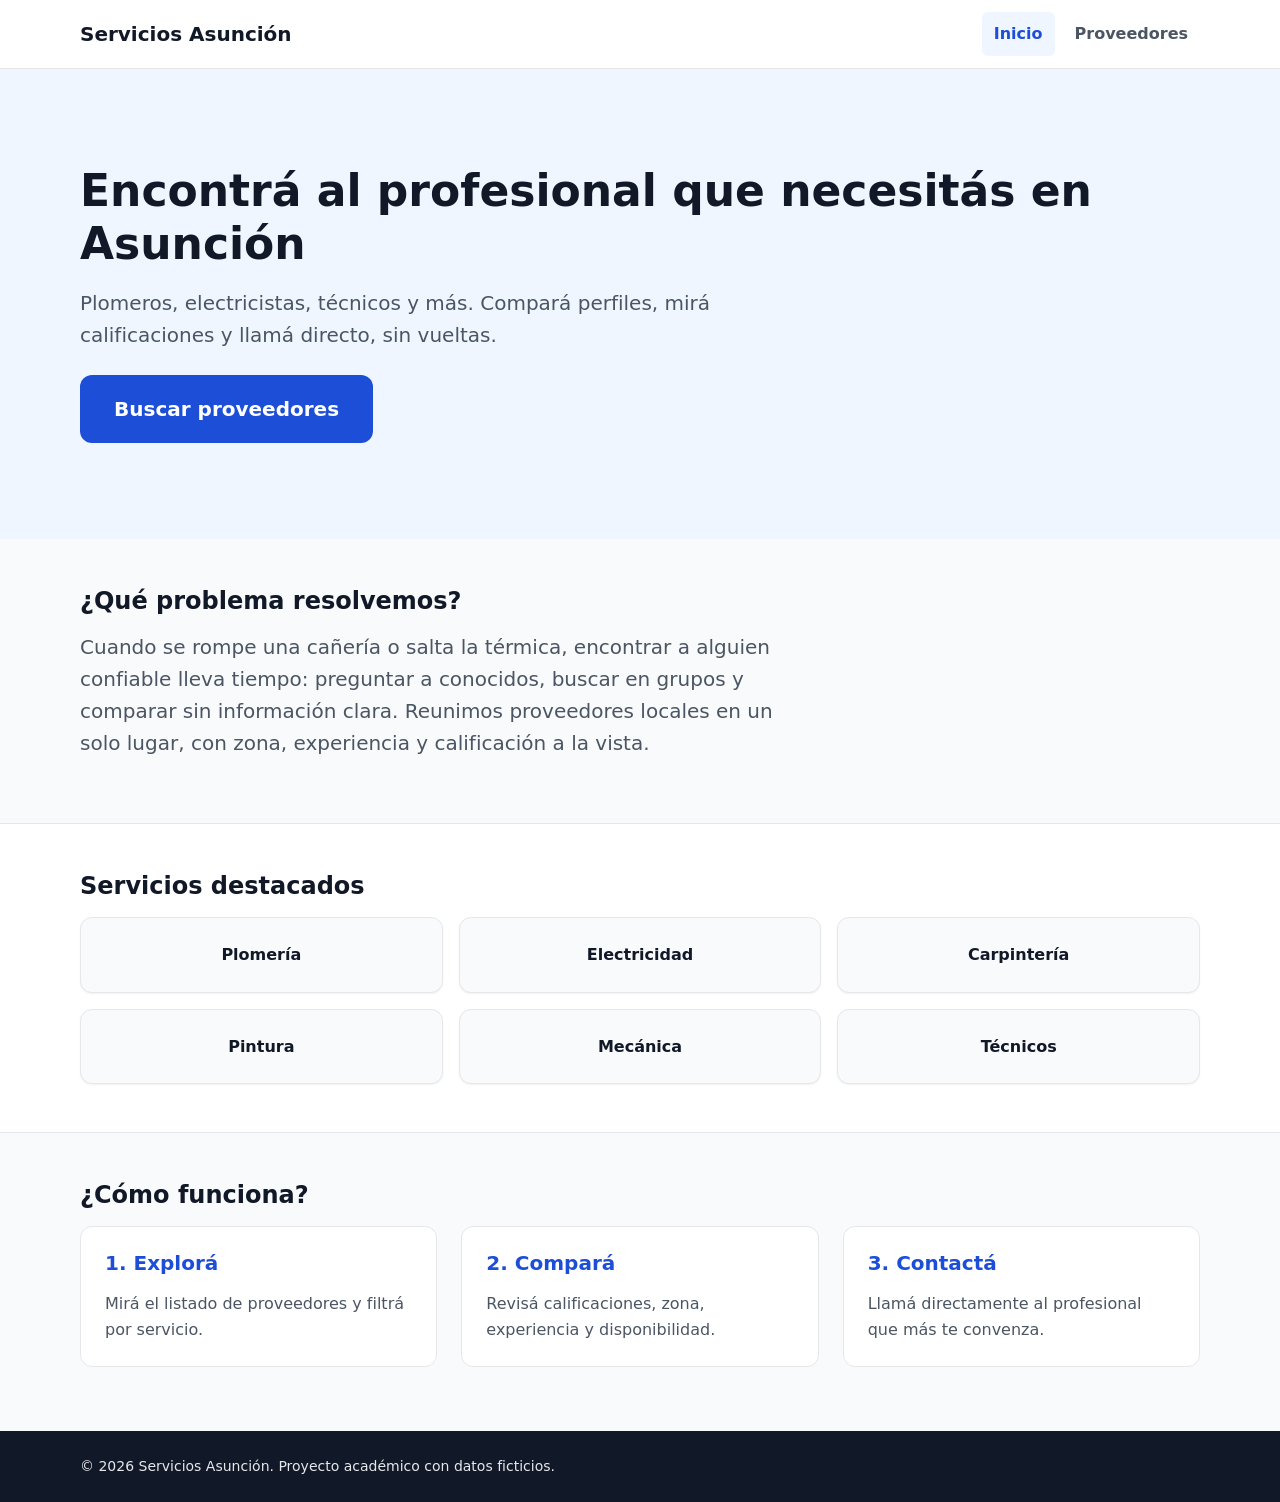
==== index.html @ a96f5ac7 "feat: crear pagina de inicio con navegacion y secciones" ====
<!DOCTYPE html>
<html lang="es">
<head>
    <meta charset="UTF-8">
    <meta name="viewport" content="width=device-width, initial-scale=1.0">
    <title>Servicios Asunción | Encontrá profesionales cerca tuyo</title>
    <meta name="description" content="Encontrá plomeros, electricistas, técnicos, carpinteros y más profesionales de confianza en Asunción.">
    <link rel="stylesheet" href="./css/variables.css">
    <link rel="stylesheet" href="./css/base.css">
    <link rel="stylesheet" href="./css/components.css">
    <link rel="stylesheet" href="./css/pages.css">
</head>
<body>

    <header class="site-header">
        <div class="container site-header__inner">
            <a href="./index.html" class="site-header__logo">Servicios Asunción</a>
            <nav aria-label="Navegación principal">
                <ul class="nav-list">
                    <li><a href="./index.html" class="nav-link" aria-current="page">Inicio</a></li>
                    <li><a href="./providers.html" class="nav-link">Proveedores</a></li>
                </ul>
            </nav>
        </div>
    </header>

    <main>

        <section class="hero">
            <div class="container">
                <h1>Encontrá al profesional que necesitás en Asunción</h1>
                <p class="hero__text">
                Plomeros, electricistas, técnicos y más. Compará perfiles,
                mirá calificaciones y llamá directo, sin vueltas.
                </p>
                <a href="./providers.html" class="btn btn--primary btn--lg">Buscar proveedores</a>
            </div>
        </section>

        <section class="section" aria-labelledby="problema-titulo">
            <div class="container">
                <h2 id="problema-titulo">¿Qué problema resolvemos?</h2>
                <p class="section__lead">
                Cuando se rompe una cañería o salta la térmica, encontrar a alguien
                confiable lleva tiempo: preguntar a conocidos, buscar en grupos
                y comparar sin información clara. Reunimos proveedores locales en un
                solo lugar, con zona, experiencia y calificación a la vista.
                </p>
            </div>
        </section>

        <section class="section section--alt" aria-labelledby="categorias-titulo">
            <div class="container">
                <h2 id="categorias-titulo">Servicios destacados</h2>
                <ul class="category-grid">
                    <li><a href="./providers.html" class="category-card">Plomería</a></li>
                    <li><a href="./providers.html" class="category-card">Electricidad</a></li>
                    <li><a href="./providers.html" class="category-card">Carpintería</a></li>
                    <li><a href="./providers.html" class="category-card">Pintura</a></li>
                    <li><a href="./providers.html" class="category-card">Mecánica</a></li>
                    <li><a href="./providers.html" class="category-card">Técnicos</a></li>
                </ul>
            </div>
        </section>

        <section class="section" aria-labelledby="como-funciona-titulo">
            <div class="container">
                <h2 id="como-funciona-titulo">¿Cómo funciona?</h2>
                <ol class="steps">
                    <li class="step">
                        <h3>1. Explorá</h3>
                        <p>Mirá el listado de proveedores y filtrá por servicio.</p>
                    </li>
                    <li class="step">
                        <h3>2. Compará</h3>
                        <p>Revisá calificaciones, zona, experiencia y disponibilidad.</p>
                    </li>
                    <li class="step">
                        <h3>3. Contactá</h3>
                        <p>Llamá directamente al profesional que más te convenza.</p>
                    </li>
                </ol>
            </div>
        </section>

    </main>

    <footer class="site-footer">
        <div class="container">
            <p>© 2026 Servicios Asunción. Proyecto académico con datos ficticios.</p>
        </div>
    </footer>

</body>
</html>
---- css/variables.css ----
/* ==========================================================
   Design tokens
   Único lugar donde se definen colores, tipografía,
   espaciados, bordes y sombras.
   ========================================================== */
   
:root {
  /* Colores */
  --color-primary: #1d4ed8;
  --color-primary-hover: #1e40af;
  --color-primary-soft: #eff6ff;
  --color-secondary: #0f766e;
  --color-star: #d97706;
  --color-text: #111827;
  --color-text-muted: #4b5563;
  --color-background: #f9fafb;
  --color-surface: #ffffff;
  --color-border: #e5e7eb;
  --color-success: #15803d;
  --color-error: #b91c1c;

  /* Tipografía */
  --font-base: system-ui, -apple-system, "Segoe UI", Roboto, Arial, sans-serif;
  --text-sm: 0.875rem;
  --text-base: 1rem;
  --text-lg: 1.25rem;
  --text-xl: 1.5rem;
  --text-2xl: 2rem;
  --text-3xl: 2.75rem;
  --leading-body: 1.6;
  --leading-heading: 1.2;

  /* Espaciado (escala de 4px) */
  --space-1: 0.25rem;
  --space-2: 0.5rem;
  --space-3: 0.75rem;
  --space-4: 1rem;
  --space-6: 1.5rem;
  --space-8: 2rem;
  --space-12: 3rem;

  /* Bordes */
  --radius-sm: 6px;
  --radius-md: 12px;
  --radius-full: 999px;

  /* Sombras */
  --shadow-sm: 0 1px 2px rgba(0, 0, 0, 0.06);
  --shadow-md: 0 4px 12px rgba(0, 0, 0, 0.08);

  /* Layout */
  --container-max: 72rem;   /* 1152px */
}
---- css/base.css ----
/* ==========================================================
   Base: reset mínimo, estilos globales y utilidades
   ========================================================== */

*,
*::before,
*::after {
  box-sizing: border-box;
}

body {
  margin: 0;
  font-family: var(--font-base);
  font-size: var(--text-base);
  line-height: var(--leading-body);
  color: var(--color-text);
  background-color: var(--color-background);
}

h1, h2, h3, h4 {
  margin: 0 0 var(--space-4);
  line-height: var(--leading-heading);
}

h1 { font-size: var(--text-2xl); }
h2 { font-size: var(--text-xl); }
h3 { font-size: var(--text-lg); }

p {
  margin: 0 0 var(--space-4);
}

ul {
  margin: 0;
  padding-left: var(--space-6);
}

img {
  display: block;
  max-width: 100%;
  height: auto;
}

a {
  color: var(--color-primary);
}

a:hover {
  color: var(--color-primary-hover);
}

/* Foco visible solo cuando se navega con teclado */
:focus-visible {
  outline: 3px solid var(--color-primary);
  outline-offset: 2px;
}

/* Contenedor centrado reutilizable */
.container {
  width: 100%;
  max-width: var(--container-max);
  margin-inline: auto;
  padding-inline: var(--space-4);
}

/* Oculta visualmente pero se mantiene accesible para lectores de pantalla */
.visually-hidden {
  position: absolute;
  width: 1px;
  height: 1px;
  margin: -1px;
  padding: 0;
  overflow: hidden;
  clip: rect(0, 0, 0, 0);
  white-space: nowrap;
  border: 0;
}

/* Respeta a quienes desactivan las animaciones en su sistema */
@media (prefers-reduced-motion: reduce) {
  * {
    animation-duration: 0.01ms !important;
    transition-duration: 0.01ms !important;
  }
}

/* Desktop */
@media (min-width: 1024px) {
  h1 { font-size: var(--text-3xl); }
}
---- css/components.css ----
/* ==========================================================
   Componentes reutilizables
   ========================================================== */

/* ---------- Header y navegación ---------- */
.site-header {
  background-color: var(--color-surface);
  border-bottom: 1px solid var(--color-border);
}

.site-header__inner {
  display: flex;
  flex-wrap: wrap;
  align-items: center;
  justify-content: space-between;
  gap: var(--space-2) var(--space-4);
  padding-block: var(--space-3);
}

.site-header__logo {
  font-size: var(--text-lg);
  font-weight: 700;
  color: var(--color-text);
  text-decoration: none;
}

.nav-list {
  display: flex;
  gap: var(--space-2);
  margin: 0;
  padding: 0;
  list-style: none;
}

.nav-link {
  display: inline-block;
  padding: var(--space-2) var(--space-3);
  min-height: 44px;
  line-height: 28px;
  border-radius: var(--radius-sm);
  color: var(--color-text-muted);
  font-weight: 600;
  text-decoration: none;
}

.nav-link:hover {
  color: var(--color-primary);
  background-color: var(--color-primary-soft);
}

.nav-link[aria-current="page"] {
  color: var(--color-primary);
  background-color: var(--color-primary-soft);
}

/* ---------- Botones (sirven para <a> y <button>) ---------- */
.btn {
  display: inline-block;
  padding: var(--space-3) var(--space-6);
  min-height: 44px;
  border: 2px solid transparent;
  border-radius: var(--radius-md);
  font-family: inherit;
  font-size: var(--text-base);
  font-weight: 600;
  text-align: center;
  text-decoration: none;
  cursor: pointer;
}

.btn--primary {
  background-color: var(--color-primary);
  color: #fff;
}

.btn--primary:hover {
  background-color: var(--color-primary-hover);
  color: #fff;
}

.btn--lg {
  padding: var(--space-4) var(--space-8);
  font-size: var(--text-lg);
}

/* ---------- Footer ---------- */
.site-footer {
  padding-block: var(--space-6);
  background-color: var(--color-text);
  color: #e5e7eb;
  font-size: var(--text-sm);
}

.site-footer p {
  margin: 0;
}
---- css/pages.css ----
/* ==========================================================
   Estilos específicos por página
   ========================================================== */

/* ---------- Inicio: hero ---------- */
.hero {
  padding-block: var(--space-12);
  background-color: var(--color-primary-soft);
}

.hero__text {
  max-width: 40rem;
  margin-bottom: var(--space-6);
  font-size: var(--text-lg);
  color: var(--color-text-muted);
}

/* ---------- Secciones genéricas ---------- */
.section {
  padding-block: var(--space-12);
}

.section--alt {
  background-color: var(--color-surface);
  border-block: 1px solid var(--color-border);
}

.section__lead {
  max-width: 45rem;
  font-size: var(--text-lg);
  color: var(--color-text-muted);
}

/* ---------- Inicio: categorías ---------- */
.category-grid {
  display: grid;
  grid-template-columns: repeat(2, 1fr);
  gap: var(--space-4);
  padding: 0;
  list-style: none;
}

.category-card {
  display: block;
  padding: var(--space-6) var(--space-4);
  background-color: var(--color-background);
  border: 1px solid var(--color-border);
  border-radius: var(--radius-md);
  box-shadow: var(--shadow-sm);
  color: var(--color-text);
  font-weight: 600;
  text-align: center;
  text-decoration: none;
}

.category-card:hover {
  color: var(--color-primary);
  box-shadow: var(--shadow-md);
}

/* ---------- Inicio: cómo funciona ---------- */
.steps {
  display: grid;
  gap: var(--space-6);
  padding: 0;
  list-style: none;
}

.step {
  padding: var(--space-6);
  background-color: var(--color-surface);
  border: 1px solid var(--color-border);
  border-radius: var(--radius-md);
}

.step h3 {
  color: var(--color-primary);
}

.step p {
  margin: 0;
  color: var(--color-text-muted);
}

/* ---------- Tablet ---------- */
@media (min-width: 768px) {
  .category-grid {
    grid-template-columns: repeat(3, 1fr);
  }

  .steps {
    grid-template-columns: repeat(3, 1fr);
  }
}

/* ---------- Desktop ---------- */
@media (min-width: 1024px) {
  .hero {
    padding-block: 6rem;
  }
}
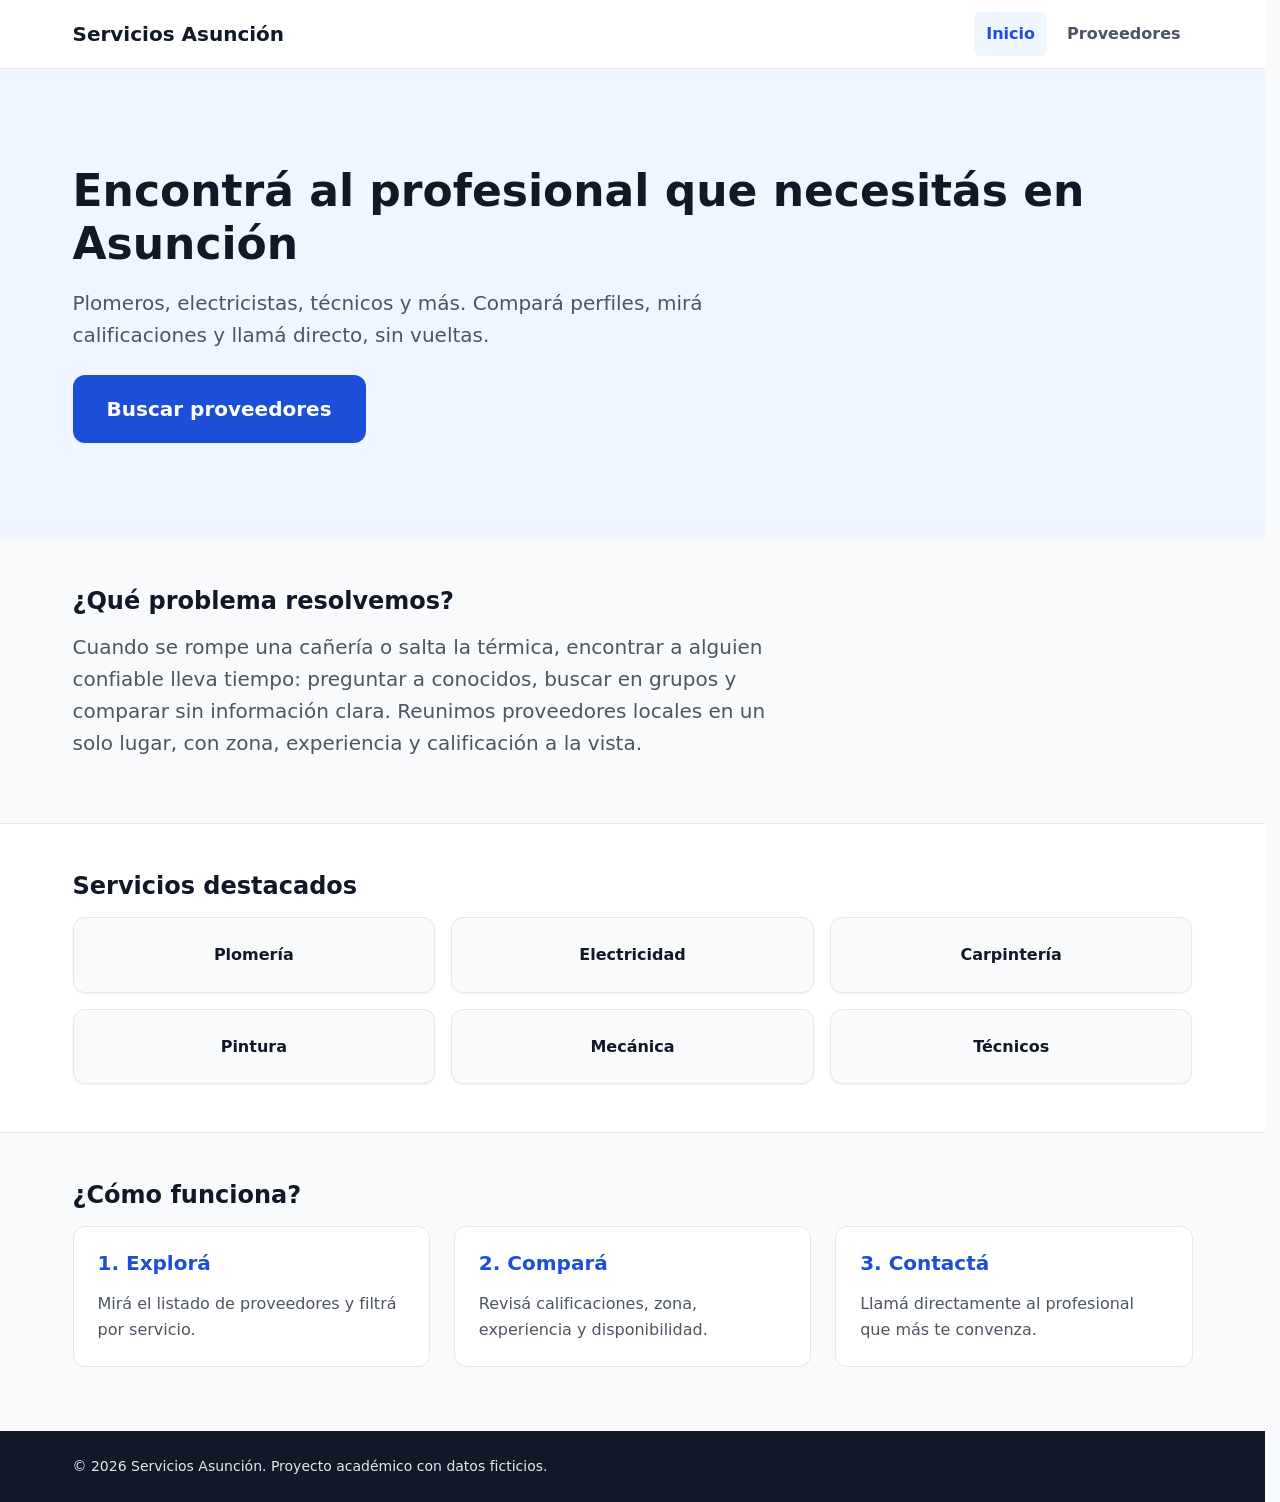
==== commit a46e7801: "feat: agregar comentarios" ====
--- a/index.html
+++ b/index.html
@@ -1,16 +1,20 @@
 <!DOCTYPE html>
+<!-- Inicio: presenta el servicio y enlaza al catálogo por categoría. -->
 <html lang="es">
 <head>
     <meta charset="UTF-8">
     <meta name="viewport" content="width=device-width, initial-scale=1.0">
     <title>Servicios Asunción | Encontrá profesionales cerca tuyo</title>
     <meta name="description" content="Encontrá plomeros, electricistas, técnicos, carpinteros y más profesionales de confianza en Asunción.">
+    <!-- Orden de estilos: variables, base, componentes y ajustes de página. -->
     <link rel="stylesheet" href="./css/variables.css">
     <link rel="stylesheet" href="./css/base.css">
     <link rel="stylesheet" href="./css/components.css">
     <link rel="stylesheet" href="./css/pages.css">
 </head>
 <body>
+    <!-- Acceso directo por teclado al main; tabindex permite que reciba el foco. -->
+    <a href="#contenido" class="skip-link">Saltar al contenido</a>
 
     <header class="site-header">
         <div class="container site-header__inner">
@@ -24,7 +28,7 @@
         </div>
     </header>
 
-    <main>
+    <main id="contenido" tabindex="-1">
 
         <section class="hero">
             <div class="container">
@@ -52,13 +56,14 @@
         <section class="section section--alt" aria-labelledby="categorias-titulo">
             <div class="container">
                 <h2 id="categorias-titulo">Servicios destacados</h2>
+                <!-- category precarga el filtro del catálogo y debe coincidir con una categoría del JSON. -->
                 <ul class="category-grid">
-                    <li><a href="./providers.html" class="category-card">Plomería</a></li>
-                    <li><a href="./providers.html" class="category-card">Electricidad</a></li>
-                    <li><a href="./providers.html" class="category-card">Carpintería</a></li>
-                    <li><a href="./providers.html" class="category-card">Pintura</a></li>
-                    <li><a href="./providers.html" class="category-card">Mecánica</a></li>
-                    <li><a href="./providers.html" class="category-card">Técnicos</a></li>
+                    <li><a href="./providers.html?category=Plomer%C3%ADa" class="category-card">Plomería</a></li>
+                    <li><a href="./providers.html?category=Electricidad" class="category-card">Electricidad</a></li>
+                    <li><a href="./providers.html?category=Carpinter%C3%ADa" class="category-card">Carpintería</a></li>
+                    <li><a href="./providers.html?category=Pintura" class="category-card">Pintura</a></li>
+                    <li><a href="./providers.html?category=Mec%C3%A1nica" class="category-card">Mecánica</a></li>
+                    <li><a href="./providers.html?category=T%C3%A9cnicos" class="category-card">Técnicos</a></li>
                 </ul>
             </div>
         </section>
--- a/css/variables.css
+++ b/css/variables.css
@@ -3,7 +3,8 @@
    Único lugar donde se definen colores, tipografía,
    espaciados, bordes y sombras.
    ========================================================== */
-   
+
+/* Las variables se heredan en todo el documento; esta hoja se carga primero. */
 :root {
   /* Colores */
   --color-primary: #1d4ed8;
@@ -16,6 +17,7 @@
   --color-background: #f9fafb;
   --color-surface: #ffffff;
   --color-border: #e5e7eb;
+  --color-border-strong: #6b7280;  
   --color-success: #15803d;
   --color-error: #b91c1c;
 
--- a/css/base.css
+++ b/css/base.css
@@ -8,6 +8,12 @@
   box-sizing: border-box;
 }
 
+/* Evita cambios de ancho al aparecer la barra de desplazamiento. */
+html {
+  scrollbar-gutter: stable;
+}
+
+/* La columna flexible permite que main empuje el pie al borde inferior. */
 body {
   margin: 0;
   font-family: var(--font-base);
@@ -15,6 +21,20 @@
   line-height: var(--leading-body);
   color: var(--color-text);
   background-color: var(--color-background);
+  /* vh sirve de respaldo; svh considera la interfaz visible del navegador móvil. */
+  min-height: 100vh;
+  min-height: 100svh;
+  display: flex;
+  flex-direction: column;
+}
+
+body > main {
+  flex: 1;
+}
+
+.site-header,
+.site-footer {
+  flex-shrink: 0;
 }
 
 h1, h2, h3, h4 {
@@ -80,6 +100,7 @@
 @media (prefers-reduced-motion: reduce) {
   * {
     animation-duration: 0.01ms !important;
+    animation-iteration-count: 1 !important;
     transition-duration: 0.01ms !important;
   }
 }
--- a/css/components.css
+++ b/css/components.css
@@ -32,6 +32,7 @@
   list-style: none;
 }
 
+/* El área mínima de navegación facilita la interacción táctil. */
 .nav-link {
   display: inline-block;
   padding: var(--space-2) var(--space-3);
@@ -93,4 +94,175 @@
 
 .site-footer p {
   margin: 0;
+}
+
+/* ---------- Botón secundario ---------- */
+.btn--secondary {
+  background-color: var(--color-surface);
+  border-color: var(--color-primary);
+  color: var(--color-primary);
+}
+
+.btn--secondary:hover {
+  background-color: var(--color-primary-soft);
+  color: var(--color-primary-hover);
+}
+
+/* ---------- Badge ---------- */
+.badge {
+  align-self: flex-start;
+  padding: var(--space-1) var(--space-3);
+  border-radius: var(--radius-full);
+  font-size: var(--text-sm);
+  font-weight: 600;
+}
+
+.badge--available {
+  background-color: #dcfce7;
+  color: #166534;
+}
+
+.badge--unavailable {
+  background-color: #f3f4f6;
+  color: var(--color-text-muted);
+}
+
+/* ---------- Estrellas ---------- */
+.stars {
+  color: var(--color-star);
+  letter-spacing: 2px;
+}
+
+/* ---------- Tarjeta de proveedor ---------- */
+.provider-card {
+  display: flex;
+  flex-direction: column;
+  gap: var(--space-3);
+  padding: var(--space-6);
+  background-color: var(--color-surface);
+  border: 1px solid var(--color-border);
+  border-radius: var(--radius-md);
+  box-shadow: var(--shadow-sm);
+  transition: box-shadow 0.2s ease, transform 0.2s ease;
+}
+
+.provider-card:hover {
+  box-shadow: var(--shadow-md);
+  transform: translateY(-2px);
+}
+
+.provider-card__header {
+  display: flex;
+  align-items: center;
+  gap: var(--space-4);
+}
+
+.provider-card__image {
+  flex-shrink: 0;
+  width: 80px;
+  height: 80px;
+  border-radius: var(--radius-full);
+  object-fit: cover;
+  background-color: var(--color-border);
+}
+
+.provider-card__name {
+  margin: 0;
+  font-size: var(--text-lg);
+}
+
+.provider-card__category,
+.provider-card__zone {
+  margin: 0;
+  font-size: var(--text-sm);
+  color: var(--color-text-muted);
+}
+
+.provider-card__rating {
+  display: flex;
+  flex-wrap: wrap;
+  align-items: center;
+  gap: var(--space-2);
+  margin: 0;
+  font-size: var(--text-sm);
+}
+
+/* Absorbe espacio libre para alinear las acciones de tarjetas en la misma fila. */
+.provider-card__description {
+  flex-grow: 1;
+  margin: 0;
+}
+
+.provider-card__actions {
+  display: flex;
+  flex-wrap: wrap;
+  gap: var(--space-3);
+}
+
+.provider-card__actions .btn {
+  flex: 1;
+}
+
+/* ---------- Estados (loading / empty / error) ---------- */
+.status {
+  display: flex;
+  flex-direction: column;
+  align-items: center;
+  gap: var(--space-4);
+  padding: var(--space-12) var(--space-4);
+  background-color: var(--color-surface);
+  border: 1px dashed var(--color-border);
+  border-radius: var(--radius-md);
+  text-align: center;
+}
+
+.status p {
+  margin: 0;
+  font-size: var(--text-lg);
+}
+
+.status--error {
+  border-color: var(--color-error);
+  color: var(--color-error);
+}
+
+.spinner {
+  width: 2rem;
+  height: 2rem;
+  border: 4px solid var(--color-border);
+  border-top-color: var(--color-primary);
+  border-radius: 50%;
+  animation: spin 0.8s linear infinite;
+}
+
+@keyframes spin {
+  to { transform: rotate(360deg); }
+}
+
+/* ---------- Skip link ---------- */
+.skip-link {
+  position: absolute;
+  top: var(--space-2);
+  left: var(--space-2);
+  z-index: 100;
+  padding: var(--space-3) var(--space-4);
+  background-color: var(--color-primary);
+  border-radius: var(--radius-sm);
+  color: #fff;
+  font-weight: 600;
+  text-decoration: none;
+  transform: translateY(-200%);  
+}
+
+.skip-link:hover {
+  color: #fff;
+}
+
+.skip-link:focus {
+  transform: translateY(0);      
+}
+
+/* main solo recibe foco por código (tras el skip link), no es interactivo */
+main:focus {
+  outline: none;
 }
--- a/css/pages.css
+++ b/css/pages.css
@@ -82,6 +82,187 @@
   color: var(--color-text-muted);
 }
 
+/* ---------- Páginas interiores ---------- */
+.page {
+  padding-block: var(--space-8) var(--space-12);
+}
+
+.page__lead {
+  color: var(--color-text-muted);
+  font-size: var(--text-lg);
+}
+
+/* ---------- Proveedores: grid ---------- */
+.providers-grid {
+  display: grid;
+  grid-template-columns: 1fr;         
+  gap: var(--space-6);
+  margin: 0;
+  padding: 0;
+  list-style: none;
+}
+
+/* ---------- Proveedores: barra de filtros ---------- */
+.filters {
+  display: grid;
+  gap: var(--space-4);
+  margin-bottom: var(--space-6);
+  padding: var(--space-4);
+  background-color: var(--color-surface);
+  border: 1px solid var(--color-border);
+  border-radius: var(--radius-md);
+}
+
+/* Permite que hidden prevalezca sobre display: grid del formulario. */
+.filters[hidden] {
+  display: none;
+}
+
+.filters__field {
+  display: flex;
+  flex-direction: column;
+  gap: var(--space-1);
+}
+
+.filters__label {
+  font-size: var(--text-sm);
+  font-weight: 600;
+}
+
+.filters__control {
+  width: 100%;
+  min-height: 44px;
+  padding: var(--space-2) var(--space-3);
+  background-color: var(--color-surface);
+  border: 1px solid var(--color-border-strong);
+  border-radius: var(--radius-sm);
+  color: var(--color-text);
+  font: inherit;
+}
+
+.results-count {
+  margin: 0 0 var(--space-4);
+  font-size: var(--text-sm);
+  color: var(--color-text-muted);
+}
+
+/* ---------- Detalle del proveedor ---------- */
+.back-link {
+  margin-bottom: var(--space-6);
+}
+
+.detail {
+  display: flex;
+  flex-direction: column;
+  gap: var(--space-6);
+  max-width: 48rem;
+  padding: var(--space-6);
+  background-color: var(--color-surface);
+  border: 1px solid var(--color-border);
+  border-radius: var(--radius-md);
+  box-shadow: var(--shadow-sm);
+}
+
+/* Evita una caja vacía durante la carga o cuando se muestra un error. */
+.detail:empty {
+  display: none;
+}
+
+.detail__header {
+  display: flex;
+  flex-direction: column;
+  align-items: center;
+  gap: var(--space-4);
+  text-align: center;
+}
+
+.detail__image {
+  width: 160px;
+  height: 160px;
+  border-radius: var(--radius-md);
+  object-fit: cover;
+  background-color: var(--color-border);
+}
+
+.detail__name {
+  margin: 0 0 var(--space-1);
+  font-size: var(--text-2xl);
+}
+
+.detail__category {
+  margin: 0 0 var(--space-2);
+  color: var(--color-text-muted);
+}
+
+.detail__rating {
+  display: flex;
+  flex-wrap: wrap;
+  align-items: center;
+  justify-content: center;
+  gap: var(--space-2);
+  margin: 0 0 var(--space-3);
+}
+
+.detail__description {
+  margin: 0;
+  font-size: var(--text-lg);
+}
+
+.detail__facts {
+  display: grid;
+  gap: var(--space-4);
+  margin: 0;
+  padding: var(--space-4);
+  background-color: var(--color-background);
+  border-radius: var(--radius-md);
+}
+
+.detail__fact dt {
+  font-size: var(--text-sm);
+  color: var(--color-text-muted);
+}
+
+.detail__fact dd {
+  margin: 0;
+  font-weight: 600;
+}
+
+.detail__services {
+  display: grid;
+  gap: var(--space-2);
+}
+
+.detail__no-phone {
+  margin: 0;
+  color: var(--color-text-muted);
+}
+
+/* El contador ocupa espacio incluso antes de recibir los datos. */
+.results-count {
+  min-height: 1.5em;
+}
+
+/* Define el contexto de posicionamiento del bloque de resultados. */
+.providers-results {
+  position: relative;
+}
+
+/* El mensaje de carga no agrega una fila encima de las tarjetas. */
+#providers-status {
+  position: static;
+}
+
+.filters__control:disabled {
+  opacity: 0.65;
+  cursor: wait;
+}
+
+.provider-card__image,
+.detail__image {
+  flex-shrink: 0;
+  object-fit: cover;
+}
+
 /* ---------- Tablet ---------- */
 @media (min-width: 768px) {
   .category-grid {
@@ -91,6 +272,32 @@
   .steps {
     grid-template-columns: repeat(3, 1fr);
   }
+
+  .providers-grid {
+    grid-template-columns: repeat(2, 1fr);   /* tablet: 2 columnas */
+  }
+
+  .filters {
+    grid-template-columns: 2fr 1fr 1fr;
+    align-items: end;
+  }
+
+  .detail {
+    padding: var(--space-8);
+  }
+
+  .detail__header {
+    flex-direction: row;
+    text-align: left;
+  }
+
+  .detail__rating {
+    justify-content: flex-start;
+  }
+
+  .detail__facts {
+    grid-template-columns: repeat(3, 1fr);
+  }
 }
 
 /* ---------- Desktop ---------- */
@@ -98,4 +305,8 @@
   .hero {
     padding-block: 6rem;
   }
+
+  .providers-grid {
+    grid-template-columns: repeat(3, 1fr);   /* desktop: 3 columnas */
+  }
 }
